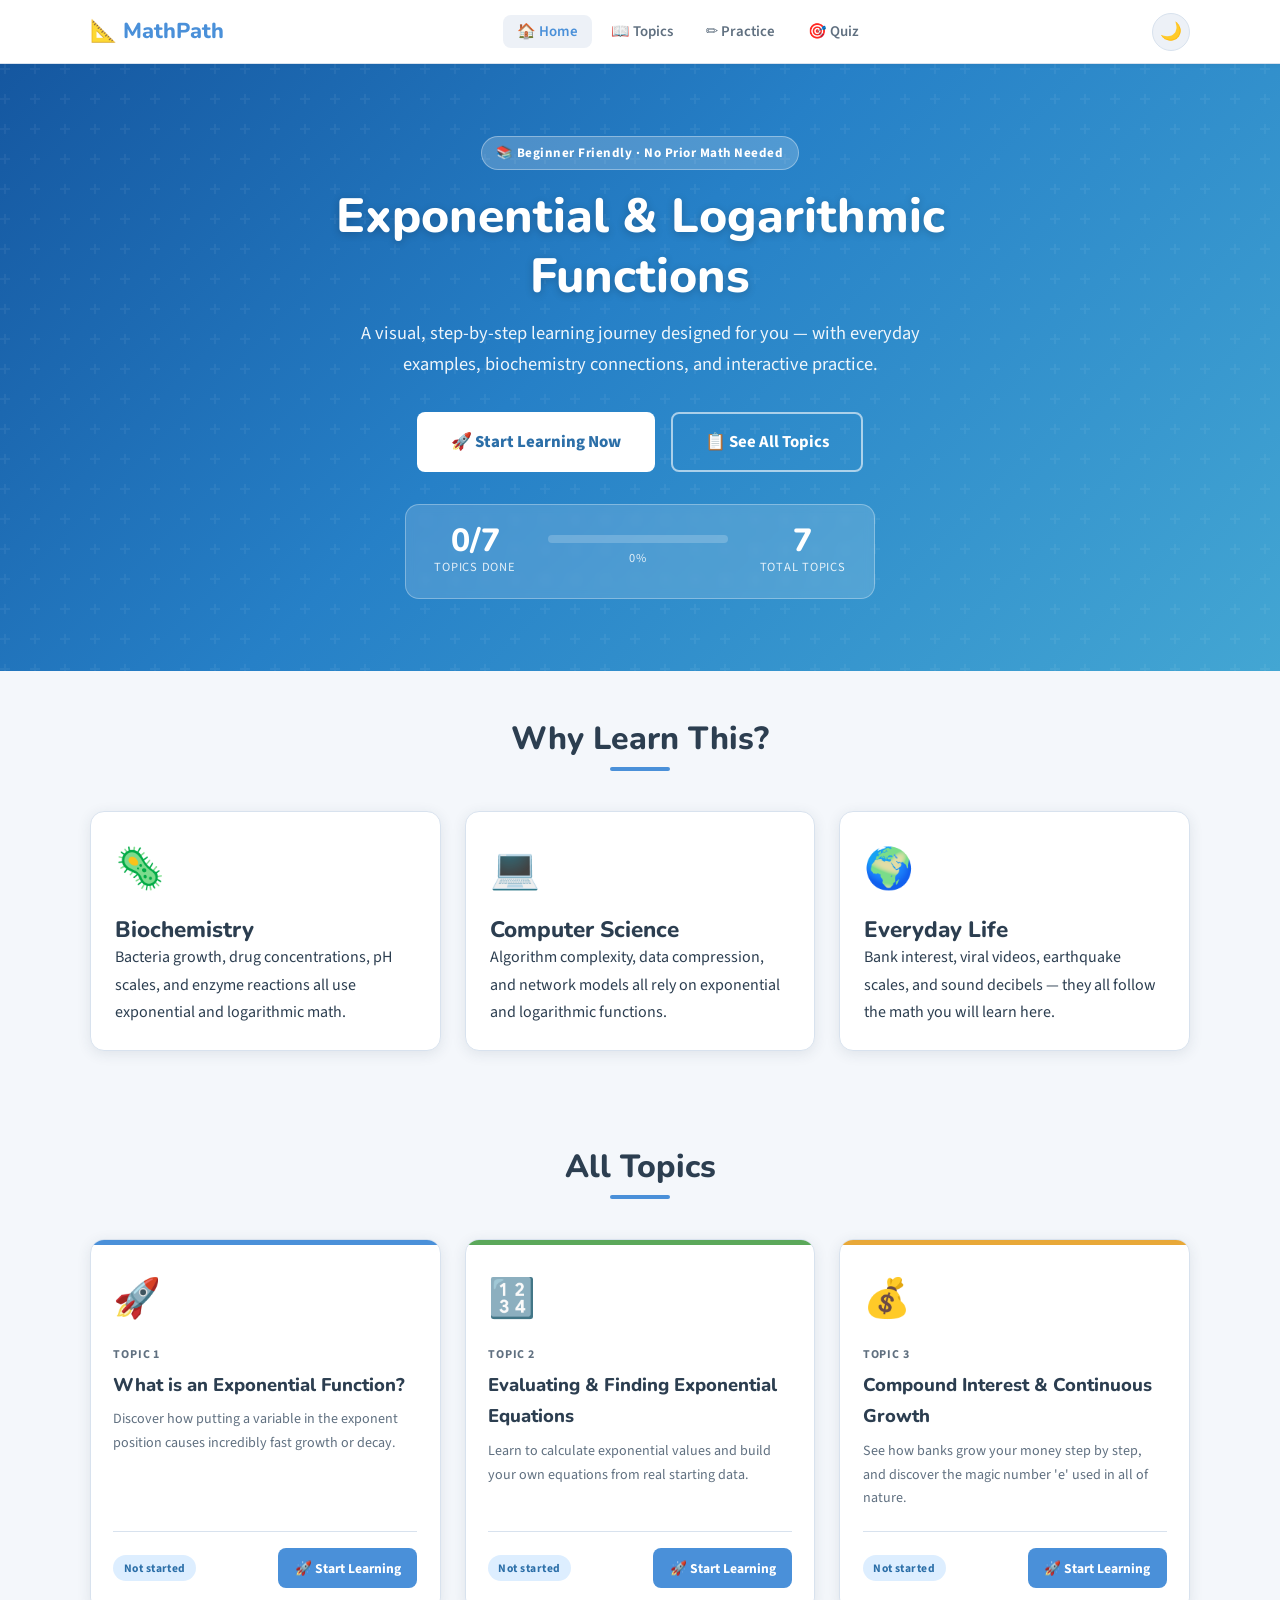
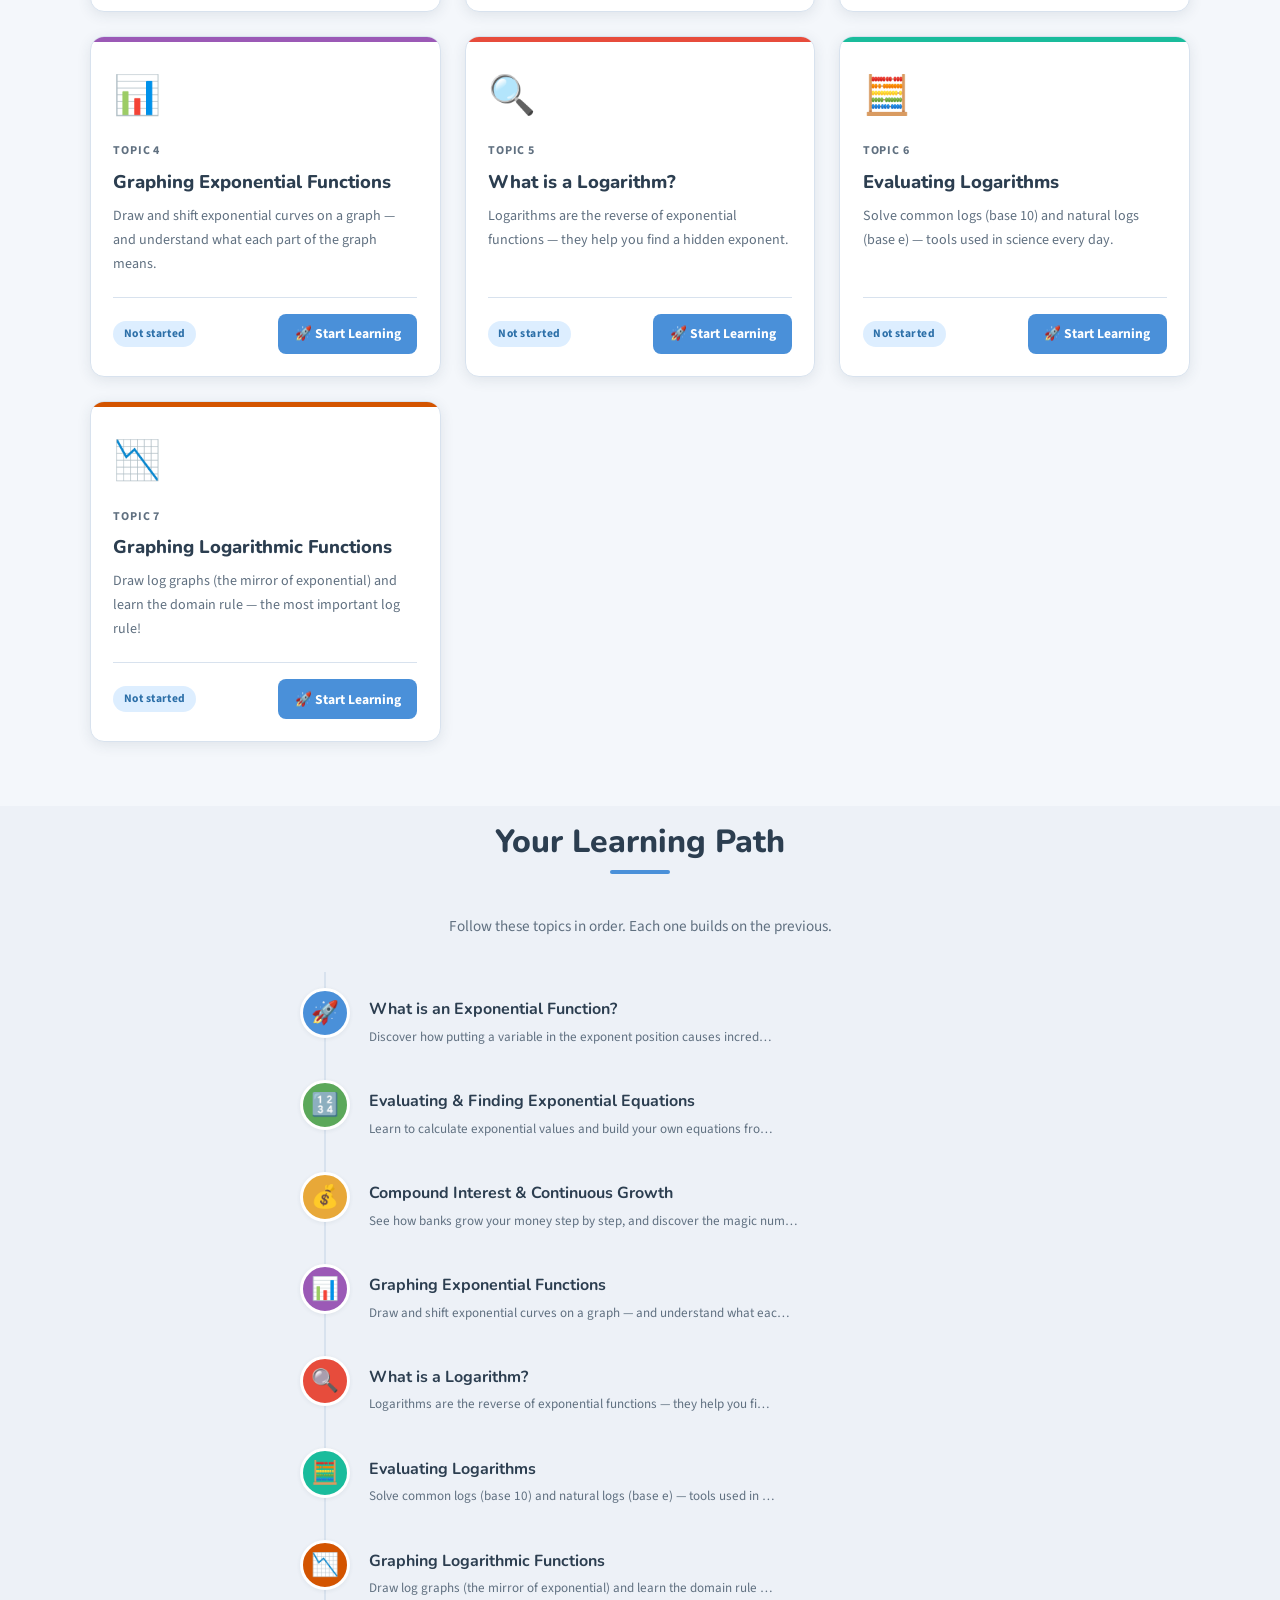
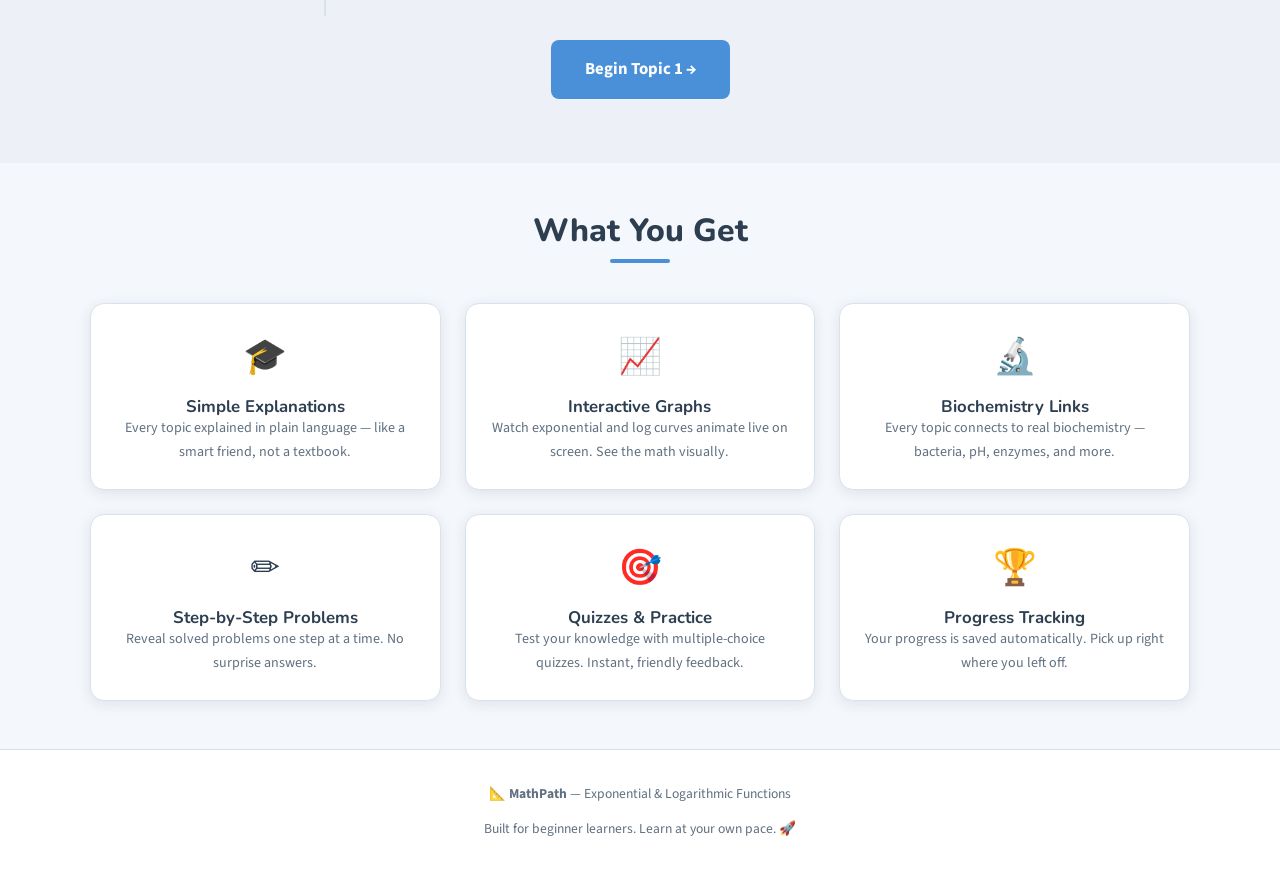
==== index.html @ d8729b3b "Initial commit: MathPath interactive learning site" ====
<!DOCTYPE html>
<html lang="en" data-theme="light">
<head>
  <meta charset="UTF-8">
  <meta name="viewport" content="width=device-width, initial-scale=1.0">
  <meta name="description" content="Learn Exponential and Logarithmic Functions step by step — with real-life and biochemistry examples. A beginner-friendly interactive math course.">
  <title>MathPath – Exponential & Logarithmic Functions</title>
  <link rel="preconnect" href="https://fonts.googleapis.com">
  <link rel="preconnect" href="https://fonts.gstatic.com" crossorigin>
  <link href="https://fonts.googleapis.com/css2?family=Nunito:wght@400;600;700;800&family=Source+Sans+Pro:wght@400;600&display=swap" rel="stylesheet">
  <link rel="stylesheet" href="css/styles.css">
</head>
<body>

  <!-- ── Header ──────────────────────────────────────────────────────────── -->
  <header class="header" role="banner">
    <nav class="nav" aria-label="Main navigation">
      <a class="nav-brand" href="index.html" aria-label="MathPath home">
        📐 MathPath
      </a>
      <ul class="nav-links" role="list">
        <li><a href="index.html" class="active">🏠 Home</a></li>
        <li><a href="topic.html?id=1">📖 Topics</a></li>
        <li><a href="practice.html?id=1">✏️ Practice</a></li>
        <li><a href="quiz.html?id=1">🎯 Quiz</a></li>
      </ul>
      <div class="nav-actions">
        <button class="btn-icon" id="darkModeToggle" title="Toggle dark / light mode" aria-label="Toggle dark mode">🌙</button>
      </div>
    </nav>
  </header>

  <main id="main-content">

    <!-- ── Hero ─────────────────────────────────────────────────────────── -->
    <section class="hero" aria-labelledby="heroHeading">
      <div class="hero-content container">
        <span class="hero-badge">📚 Beginner Friendly · No Prior Math Needed</span>
        <h1 id="heroHeading">Exponential &amp; Logarithmic<br>Functions</h1>
        <p>A visual, step-by-step learning journey designed for you — with everyday examples,
           biochemistry connections, and interactive practice.</p>
        <div class="hero-actions">
          <a href="topic.html?id=1" class="btn btn-lg" style="background:#fff;color:var(--primary-dark);font-weight:800">
            🚀 Start Learning Now
          </a>
          <a href="#topics" class="btn btn-lg btn-secondary" style="border-color:rgba(255,255,255,0.6);color:#fff">
            📋 See All Topics
          </a>
        </div>

        <!-- Progress overview (filled by JS) -->
        <div class="progress-overview" role="region" aria-label="Your progress">
          <div class="progress-stat">
            <div class="progress-stat-number" id="progressNum">0/7</div>
            <div class="progress-stat-label">Topics Done</div>
          </div>
          <div class="progress-stat">
            <div>
              <div class="progress-bar-wrap" role="progressbar" aria-valuemin="0" aria-valuemax="100" aria-valuenow="0">
                <div class="progress-bar-fill" id="progressBarFill" style="width:0%"></div>
              </div>
              <div class="progress-stat-label" style="margin-top:.3rem" id="progressPct">0% complete</div>
            </div>
          </div>
          <div class="progress-stat">
            <div class="progress-stat-number">7</div>
            <div class="progress-stat-label">Total Topics</div>
          </div>
        </div>
      </div>
    </section>

    <!-- ── Why This Course ─────────────────────────────────────────────── -->
    <section class="section" aria-labelledby="whyHeading">
      <div class="container">
        <h2 class="section-title" id="whyHeading">Why Learn This?</h2>
        <div class="grid-3">
          <div class="card animate-fadeInUp delay-1">
            <div style="font-size:2.5rem;margin-bottom:.75rem">🦠</div>
            <h3>Biochemistry</h3>
            <p>Bacteria growth, drug concentrations, pH scales, and enzyme reactions all use exponential and logarithmic math.</p>
          </div>
          <div class="card animate-fadeInUp delay-2">
            <div style="font-size:2.5rem;margin-bottom:.75rem">💻</div>
            <h3>Computer Science</h3>
            <p>Algorithm complexity, data compression, and network models all rely on exponential and logarithmic functions.</p>
          </div>
          <div class="card animate-fadeInUp delay-3">
            <div style="font-size:2.5rem;margin-bottom:.75rem">🌍</div>
            <h3>Everyday Life</h3>
            <p>Bank interest, viral videos, earthquake scales, and sound decibels — they all follow the math you will learn here.</p>
          </div>
        </div>
      </div>
    </section>

    <!-- ── Topics Grid ─────────────────────────────────────────────────── -->
    <section class="topics-section" id="topics" aria-labelledby="topicsHeading">
      <div class="container">
        <h2 class="section-title" id="topicsHeading">All Topics</h2>
        <div class="topics-grid" id="topicsGrid" role="list">
          <!-- Rendered by contentLoader.js -->
          <div class="loading-spinner">
            <div class="spinner" role="status" aria-label="Loading"></div>
            Loading topics…
          </div>
        </div>
      </div>
    </section>

    <!-- ── Learning Path ──────────────────────────────────────────────── -->
    <section class="section learning-path" aria-labelledby="pathHeading" style="background:var(--surface-2)">
      <div class="container container--narrow">
        <h2 class="section-title" id="pathHeading">Your Learning Path</h2>
        <p class="text-center" style="color:var(--text-muted);margin-bottom:2rem;font-size:.95rem">
          Follow these topics in order. Each one builds on the previous.
        </p>
        <div class="learning-path-steps" id="learningPathSteps" role="list">
          <!-- Rendered by contentLoader.js -->
        </div>
        <div class="text-center mt-3">
          <a href="topic.html?id=1" class="btn btn-primary btn-lg">Begin Topic 1 →</a>
        </div>
      </div>
    </section>

    <!-- ── Quick Feature Overview ────────────────────────────────────── -->
    <section class="section" aria-labelledby="featuresHeading">
      <div class="container">
        <h2 class="section-title" id="featuresHeading">What You Get</h2>
        <div class="grid-3">
          <div class="card text-center">
            <div style="font-size:2.2rem;margin-bottom:.5rem">🎓</div>
            <h4>Simple Explanations</h4>
            <p style="font-size:.88rem;color:var(--text-muted)">Every topic explained in plain language — like a smart friend, not a textbook.</p>
          </div>
          <div class="card text-center">
            <div style="font-size:2.2rem;margin-bottom:.5rem">📈</div>
            <h4>Interactive Graphs</h4>
            <p style="font-size:.88rem;color:var(--text-muted)">Watch exponential and log curves animate live on screen. See the math visually.</p>
          </div>
          <div class="card text-center">
            <div style="font-size:2.2rem;margin-bottom:.5rem">🔬</div>
            <h4>Biochemistry Links</h4>
            <p style="font-size:.88rem;color:var(--text-muted)">Every topic connects to real biochemistry — bacteria, pH, enzymes, and more.</p>
          </div>
          <div class="card text-center">
            <div style="font-size:2.2rem;margin-bottom:.5rem">✏️</div>
            <h4>Step-by-Step Problems</h4>
            <p style="font-size:.88rem;color:var(--text-muted)">Reveal solved problems one step at a time. No surprise answers.</p>
          </div>
          <div class="card text-center">
            <div style="font-size:2.2rem;margin-bottom:.5rem">🎯</div>
            <h4>Quizzes & Practice</h4>
            <p style="font-size:.88rem;color:var(--text-muted)">Test your knowledge with multiple-choice quizzes. Instant, friendly feedback.</p>
          </div>
          <div class="card text-center">
            <div style="font-size:2.2rem;margin-bottom:.5rem">🏆</div>
            <h4>Progress Tracking</h4>
            <p style="font-size:.88rem;color:var(--text-muted)">Your progress is saved automatically. Pick up right where you left off.</p>
          </div>
        </div>
      </div>
    </section>

  </main>

  <!-- ── Footer ──────────────────────────────────────────────────────────── -->
  <footer class="footer" role="contentinfo">
    <div class="container">
      <p>📐 <strong>MathPath</strong> — Exponential &amp; Logarithmic Functions</p>
      <p style="margin-top:.35rem">Built for beginner learners. Learn at your own pace. 🚀</p>
    </div>
  </footer>

  <!-- Scroll to top -->
  <button class="scroll-top" id="scrollTopBtn" title="Back to top" aria-label="Scroll to top">↑</button>

  <!-- Toast container -->
  <div class="toast-container" id="toastContainer" aria-live="polite"></div>

  <!-- Scripts (navigation first, then loader, then page init) -->
  <script src="js/navigation.js"></script>
  <script src="js/contentLoader.js"></script>
  <script src="js/interactions.js"></script>
  <script>
    document.addEventListener('DOMContentLoaded', async () => {
      try {
        await window.MathPath.renderHomepage();
        window.MathPath.initScrollAnimations();
        window.MathPath.initCardKeyboard();
      } catch (e) {
        console.error('Homepage init error:', e);
      }
    });
  </script>
</body>
</html>
---- css/styles.css ----
/* =====================================================
   MathPath – Exponential & Logarithmic Functions
   Main Stylesheet
   ===================================================== */

/* ---------- CSS Custom Properties (Variables) ---------- */
:root {
  --primary:        #4A90D9;
  --primary-light:  #7FB3E8;
  --primary-dark:   #2C6FA8;
  --secondary:      #5BA85A;
  --accent:         #E8A838;
  --error:          #E74C3C;
  --warn:           #F39C12;
  --success:        #27AE60;

  --bg:        #F4F7FB;
  --surface:   #FFFFFF;
  --surface-2: #EDF1F7;
  --text:      #2C3E50;
  --text-muted:#607080;
  --border:    #D8E2EE;

  --shadow-sm: 0 1px 4px rgba(44,62,80,0.08);
  --shadow:    0 3px 14px rgba(44,62,80,0.10);
  --shadow-md: 0 6px 28px rgba(44,62,80,0.14);
  --shadow-lg: 0 12px 48px rgba(44,62,80,0.18);

  --radius:    14px;
  --radius-sm: 8px;
  --radius-lg: 20px;

  --font-heading: 'Nunito', 'Segoe UI', system-ui, sans-serif;
  --font-body:    'Source Sans Pro', 'Segoe UI', system-ui, sans-serif;
  --font-math:    'Courier New', 'Consolas', monospace;

  --transition: all 0.25s cubic-bezier(0.4, 0, 0.2, 1);
  --header-h: 64px;
}

/* ---------- Dark Mode Variables ---------- */
[data-theme="dark"] {
  --primary:        #5B9FE0;
  --primary-light:  #85BFED;
  --primary-dark:   #4A90D9;
  --secondary:      #6CC46B;
  --accent:         #F0B84A;

  --bg:        #1A1D24;
  --surface:   #252A35;
  --surface-2: #2E3445;
  --text:      #E4EAF2;
  --text-muted:#8FA5BC;
  --border:    #374258;

  --shadow-sm: 0 1px 4px rgba(0,0,0,0.3);
  --shadow:    0 3px 14px rgba(0,0,0,0.35);
  --shadow-md: 0 6px 28px rgba(0,0,0,0.45);
  --shadow-lg: 0 12px 48px rgba(0,0,0,0.55);
}

/* ---------- Reset ---------- */
*, *::before, *::after { box-sizing: border-box; margin: 0; padding: 0; }
html { scroll-behavior: smooth; font-size: 16px; }
body {
  font-family: var(--font-body);
  background: var(--bg);
  color: var(--text);
  line-height: 1.7;
  transition: background 0.3s, color 0.3s;
  min-height: 100vh;
}
img { max-width: 100%; display: block; }
a  { color: var(--primary); text-decoration: none; }
a:hover { text-decoration: underline; }
ul, ol { padding-left: 1.4em; }
button { cursor: pointer; font-family: inherit; border: none; }
input, textarea { font-family: inherit; }

/* ---------- Typography ---------- */
h1, h2, h3, h4 {
  font-family: var(--font-heading);
  font-weight: 800;
  line-height: 1.25;
  color: var(--text);
}
h1 { font-size: clamp(1.9rem, 4vw, 3rem); }
h2 { font-size: clamp(1.4rem, 3vw, 2rem); }
h3 { font-size: clamp(1.15rem, 2.5vw, 1.4rem); }
h4 { font-size: 1.05rem; font-weight: 700; }
p  { margin-bottom: 0.9em; }
p:last-child { margin-bottom: 0; }

.math-formula {
  font-family: var(--font-math);
  background: var(--surface-2);
  border: 1.5px solid var(--primary-light);
  border-left: 4px solid var(--primary);
  padding: 0.5em 1em;
  border-radius: var(--radius-sm);
  font-size: 1.05rem;
  color: var(--primary-dark);
  display: block;
  margin: 0.75em 0;
  overflow-x: auto;
  white-space: pre-wrap;
}
[data-theme="dark"] .math-formula {
  color: var(--primary-light);
  background: #1e2738;
  border-color: #3a5580;
}
.math-inline {
  font-family: var(--font-math);
  background: var(--surface-2);
  padding: 0.1em 0.45em;
  border-radius: 4px;
  font-size: 0.93em;
  color: var(--primary-dark);
  white-space: nowrap;
}
[data-theme="dark"] .math-inline { color: var(--primary-light); }

/* ---------- Layout Utilities ---------- */
.container {
  max-width: 1140px;
  margin: 0 auto;
  padding: 0 1.25rem;
}
.container--narrow { max-width: 760px; }
.section { padding: 3rem 0; }
.section-title {
  text-align: center;
  margin-bottom: 2.5rem;
  position: relative;
}
.section-title::after {
  content: '';
  display: block;
  width: 60px;
  height: 4px;
  background: var(--primary);
  border-radius: 2px;
  margin: 0.5rem auto 0;
}
.grid-2 { display: grid; grid-template-columns: repeat(2, 1fr); gap: 1.5rem; }
.grid-3 { display: grid; grid-template-columns: repeat(3, 1fr); gap: 1.5rem; }
.flex     { display: flex; }
.flex-wrap { flex-wrap: wrap; }
.align-center { align-items: center; }
.justify-between { justify-content: space-between; }
.gap-1 { gap: 0.5rem; }
.gap-2 { gap: 1rem; }
.text-center { text-align: center; }
.mt-1  { margin-top: 0.5rem; }
.mt-2  { margin-top: 1rem; }
.mt-3  { margin-top: 1.5rem; }
.mb-2  { margin-bottom: 1rem; }
.hidden { display: none !important; }

/* ---------- Header & Navigation ---------- */
.header {
  position: sticky;
  top: 0;
  z-index: 100;
  background: var(--surface);
  border-bottom: 1px solid var(--border);
  box-shadow: var(--shadow-sm);
  height: var(--header-h);
}
.nav {
  display: flex;
  align-items: center;
  justify-content: space-between;
  height: 100%;
  padding: 0 1.25rem;
  max-width: 1140px;
  margin: 0 auto;
}
.nav-brand {
  font-family: var(--font-heading);
  font-weight: 800;
  font-size: 1.35rem;
  color: var(--primary);
  display: flex;
  align-items: center;
  gap: 0.4rem;
  text-decoration: none;
}
.nav-brand:hover { text-decoration: none; color: var(--primary-dark); }
.nav-links {
  display: flex;
  align-items: center;
  gap: 0.25rem;
  list-style: none;
  padding: 0;
}
.nav-links a {
  padding: 0.4rem 0.9rem;
  border-radius: var(--radius-sm);
  font-weight: 600;
  color: var(--text-muted);
  transition: var(--transition);
  font-size: 0.93rem;
}
.nav-links a:hover, .nav-links a.active {
  color: var(--primary);
  background: var(--surface-2);
  text-decoration: none;
}
.nav-actions {
  display: flex;
  align-items: center;
  gap: 0.5rem;
}
.btn-icon {
  width: 38px;
  height: 38px;
  display: flex;
  align-items: center;
  justify-content: center;
  border-radius: 50%;
  background: var(--surface-2);
  border: 1px solid var(--border);
  font-size: 1.1rem;
  transition: var(--transition);
  color: var(--text);
}
.btn-icon:hover {
  background: var(--primary);
  color: #fff;
  border-color: var(--primary);
  transform: scale(1.08);
}
.back-btn {
  display: inline-flex;
  align-items: center;
  gap: 0.4rem;
  font-size: 0.9rem;
  font-weight: 600;
  color: var(--text-muted);
  background: transparent;
  padding: 0.35rem 0.75rem;
  border-radius: var(--radius-sm);
  border: 1px solid var(--border);
  transition: var(--transition);
}
.back-btn:hover {
  color: var(--primary);
  border-color: var(--primary);
  background: var(--surface-2);
  text-decoration: none;
}

/* ---------- Buttons ---------- */
.btn {
  display: inline-flex;
  align-items: center;
  gap: 0.4rem;
  padding: 0.65rem 1.4rem;
  border-radius: var(--radius-sm);
  font-weight: 700;
  font-size: 0.95rem;
  transition: var(--transition);
  border: 2px solid transparent;
  white-space: nowrap;
  cursor: pointer;
}
.btn-primary {
  background: var(--primary);
  color: #fff;
}
.btn-primary:hover {
  background: var(--primary-dark);
  transform: translateY(-2px);
  box-shadow: var(--shadow);
  text-decoration: none;
  color: #fff;
}
.btn-secondary {
  background: transparent;
  color: var(--primary);
  border-color: var(--primary);
}
.btn-secondary:hover {
  background: var(--primary);
  color: #fff;
  text-decoration: none;
  transform: translateY(-2px);
}
.btn-success {
  background: var(--success);
  color: #fff;
}
.btn-success:hover { background: #1e9455; transform: translateY(-2px); text-decoration: none; color:#fff; }
.btn-accent {
  background: var(--accent);
  color: #fff;
}
.btn-accent:hover { background: #d4902a; transform: translateY(-2px); text-decoration: none; color:#fff; }
.btn-sm { padding: 0.4rem 0.9rem; font-size: 0.85rem; }
.btn-lg { padding: 0.85rem 2rem; font-size: 1.05rem; }
.btn-block { width: 100%; justify-content: center; }

/* ---------- Card Component ---------- */
.card {
  background: var(--surface);
  border-radius: var(--radius);
  box-shadow: var(--shadow);
  padding: 1.5rem;
  transition: var(--transition);
  border: 1px solid var(--border);
}
.card:hover { box-shadow: var(--shadow-md); }
.card-header {
  display: flex;
  align-items: flex-start;
  gap: 1rem;
  margin-bottom: 1rem;
}
.card-icon {
  font-size: 2.2rem;
  line-height: 1;
  flex-shrink: 0;
}
.card-title {
  font-family: var(--font-heading);
  font-weight: 800;
  font-size: 1.1rem;
  margin-bottom: 0.2rem;
}
.card-summary { color: var(--text-muted); font-size: 0.9rem; }

/* ---------- Hero Section ---------- */
.hero {
  background: linear-gradient(135deg, #1557a0 0%, #2680c7 45%, #43a6d3 100%);
  color: #fff;
  padding: 4.5rem 1.25rem;
  text-align: center;
  position: relative;
  overflow: hidden;
}
.hero::before {
  content: '';
  position: absolute;
  inset: 0;
  background: url("data:image/svg+xml,%3Csvg width='60' height='60' viewBox='0 0 60 60' xmlns='http://www.w3.org/2000/svg'%3E%3Cg fill='none' fill-rule='evenodd'%3E%3Cg fill='%23ffffff' fill-opacity='0.05'%3E%3Cpath d='M36 34v-4h-2v4h-4v2h4v4h2v-4h4v-2h-4zm0-30V0h-2v4h-4v2h4v4h2V6h4V4h-4zM6 34v-4H4v4H0v2h4v4h2v-4h4v-2H6zM6 4V0H4v4H0v2h4v4h2V6h4V4H6z'/%3E%3C/g%3E%3C/g%3E%3C/svg%3E");
  pointer-events: none;
}
.hero-content { position: relative; z-index: 1; }
.hero h1 { color: #fff; margin-bottom: 0.75rem; text-shadow: 0 2px 8px rgba(0,0,0,0.2); }
.hero p { font-size: 1.15rem; opacity: 0.92; max-width: 600px; margin: 0 auto 2rem; }
.hero-badge {
  display: inline-block;
  background: rgba(255,255,255,0.2);
  border: 1px solid rgba(255,255,255,0.35);
  color: #fff;
  padding: 0.3rem 0.9rem;
  border-radius: 20px;
  font-size: 0.82rem;
  font-weight: 700;
  letter-spacing: 0.04em;
  margin-bottom: 1rem;
}
.hero-actions { display: flex; gap: 1rem; justify-content: center; flex-wrap: wrap; }

/* ---------- Progress Overview ---------- */
.progress-overview {
  background: rgba(255,255,255,0.15);
  border: 1px solid rgba(255,255,255,0.3);
  border-radius: var(--radius);
  padding: 1.25rem 1.75rem;
  display: inline-flex;
  gap: 2rem;
  margin-top: 2rem;
  align-items: center;
  backdrop-filter: blur(4px);
  flex-wrap: wrap;
  justify-content: center;
}
.progress-stat { text-align: center; color: #fff; }
.progress-stat-number {
  font-family: var(--font-heading);
  font-size: 2rem;
  font-weight: 800;
  line-height: 1;
}
.progress-stat-label { font-size: 0.78rem; opacity: 0.85; text-transform: uppercase; letter-spacing: 0.06em; }
.progress-bar-wrap {
  background: rgba(255,255,255,0.2);
  border-radius: 99px;
  height: 8px;
  width: 180px;
  overflow: hidden;
}
.progress-bar-fill {
  height: 100%;
  background: #fff;
  border-radius: 99px;
  transition: width 0.6s ease;
}

/* ---------- Topic Cards Grid ---------- */
.topics-section { padding: 3rem 0 4rem; }
.topics-grid {
  display: grid;
  grid-template-columns: repeat(auto-fill, minmax(300px, 1fr));
  gap: 1.5rem;
}
.topic-card {
  background: var(--surface);
  border-radius: var(--radius);
  box-shadow: var(--shadow);
  overflow: hidden;
  border: 1px solid var(--border);
  transition: var(--transition);
  display: flex;
  flex-direction: column;
}
.topic-card:hover {
  transform: translateY(-5px);
  box-shadow: var(--shadow-md);
}
.topic-card-color-bar {
  height: 5px;
  width: 100%;
}
.topic-card-body { padding: 1.4rem; flex: 1; display: flex; flex-direction: column; }
.topic-card-icon {
  font-size: 2.4rem;
  margin-bottom: 0.75rem;
  display: block;
}
.topic-card-number {
  font-size: 0.75rem;
  font-weight: 700;
  text-transform: uppercase;
  letter-spacing: 0.07em;
  color: var(--text-muted);
  margin-bottom: 0.25rem;
}
.topic-card-title {
  font-family: var(--font-heading);
  font-size: 1.15rem;
  font-weight: 800;
  margin-bottom: 0.5rem;
}
.topic-card-summary { color: var(--text-muted); font-size: 0.88rem; flex: 1; margin-bottom: 1.25rem; }
.topic-card-footer {
  display: flex;
  align-items: center;
  justify-content: space-between;
  padding-top: 1rem;
  border-top: 1px solid var(--border);
}
.topic-completed-badge {
  display: inline-flex;
  align-items: center;
  gap: 0.3rem;
  font-size: 0.78rem;
  font-weight: 700;
  color: var(--success);
  background: #eafaf1;
  padding: 0.2rem 0.6rem;
  border-radius: 99px;
}
[data-theme="dark"] .topic-completed-badge { background: #1a3d2b; }

/* ---------- Learning Path Section ---------- */
.learning-path { padding: 1rem 0 4rem; }
.learning-path-steps {
  display: flex;
  flex-direction: column;
  gap: 0;
  position: relative;
  max-width: 680px;
  margin: 0 auto;
}
.learning-path-steps::before {
  content: '';
  position: absolute;
  left: 24px;
  top: 0;
  bottom: 0;
  width: 2px;
  background: var(--border);
}
.path-step {
  display: flex;
  align-items: flex-start;
  gap: 1.2rem;
  padding: 1rem 0 1rem 0;
  position: relative;
}
.path-step-dot {
  width: 50px;
  height: 50px;
  border-radius: 50%;
  display: flex;
  align-items: center;
  justify-content: center;
  font-size: 1.4rem;
  flex-shrink: 0;
  position: relative;
  z-index: 1;
  border: 3px solid var(--surface);
  box-shadow: var(--shadow-sm);
}
.path-step-content { flex: 1; padding-top: 0.5rem; }
.path-step-title {
  font-family: var(--font-heading);
  font-weight: 700;
  font-size: 1rem;
  margin-bottom: 0.15rem;
}
.path-step-meta { font-size: 0.82rem; color: var(--text-muted); }

/* ---------- Topic Learning Page ---------- */
.topic-header {
  background: var(--surface);
  border-bottom: 1px solid var(--border);
  padding: 1.75rem 0;
}
.topic-header-inner {
  display: flex;
  align-items: center;
  gap: 1.4rem;
  flex-wrap: wrap;
}
.topic-header-icon {
  font-size: 3rem;
  line-height: 1;
  flex-shrink: 0;
}
.topic-header-info { flex: 1; }
.topic-header-number { font-size: 0.8rem; font-weight: 700; text-transform: uppercase; letter-spacing: 0.07em; color: var(--text-muted); }
.topic-header-title { font-size: clamp(1.4rem, 3vw, 1.9rem); margin-bottom: 0.2rem; }
.topic-header-summary { color: var(--text-muted); font-size: 0.95rem; }
.topic-nav-btns { display: flex; gap: 0.75rem; flex-wrap: wrap; align-items: center; }

/* ---------- Topic Progress Steps ---------- */
.topic-progress {
  background: var(--surface);
  border-bottom: 1px solid var(--border);
  padding: 0.75rem 0;
  overflow-x: auto;
}
.topic-progress-inner {
  display: flex;
  gap: 0.35rem;
  min-width: max-content;
  padding: 0 1.25rem;
}
.topic-step-pill {
  padding: 0.3rem 0.85rem;
  border-radius: 99px;
  font-size: 0.78rem;
  font-weight: 600;
  background: var(--surface-2);
  color: var(--text-muted);
  border: 1px solid var(--border);
  cursor: pointer;
  transition: var(--transition);
  white-space: nowrap;
}
.topic-step-pill.active {
  background: var(--primary);
  color: #fff;
  border-color: var(--primary);
}
.topic-step-pill.done { background: var(--success); color: #fff; border-color: var(--success); }

/* ---------- Content Body ---------- */
.topic-content { padding: 2rem 0 4rem; }
.topic-layout {
  display: grid;
  grid-template-columns: 1fr 320px;
  gap: 2rem;
  align-items: start;
}
.topic-main { min-width: 0; }
.topic-sidebar { position: sticky; top: calc(var(--header-h) + 80px); }

/* ---------- Formula Card ---------- */
.formula-card {
  background: linear-gradient(135deg, var(--primary) 0%, var(--primary-dark) 100%);
  color: #fff;
  border-radius: var(--radius);
  padding: 1.25rem 1.5rem;
  margin-bottom: 1.5rem;
  box-shadow: var(--shadow);
}
.formula-card-label {
  font-size: 0.75rem;
  font-weight: 700;
  text-transform: uppercase;
  letter-spacing: 0.08em;
  opacity: 0.8;
  margin-bottom: 0.4rem;
}
.formula-card-text {
  font-family: var(--font-math);
  font-size: 1.1rem;
  font-weight: 700;
  white-space: pre-wrap;
  overflow-x: auto;
}

/* ---------- Key Idea Callout ---------- */
.key-idea {
  background: linear-gradient(135deg, #eef6ff, #e0ecf8);
  border: 2px solid var(--primary-light);
  border-left: 5px solid var(--primary);
  border-radius: var(--radius-sm);
  padding: 1.1rem 1.4rem;
  font-size: 1.05rem;
  font-weight: 600;
  color: var(--primary-dark);
  margin: 0.75rem 0 1.5rem;
  line-height: 1.5;
}
[data-theme="dark"] .key-idea {
  background: #1e2f45;
  border-color: #3a6088;
  color: var(--primary-light);
}

/* ---------- Accordion ---------- */
.accordion { display: flex; flex-direction: column; gap: 0.75rem; }
.accordion-item {
  background: var(--surface);
  border: 1px solid var(--border);
  border-radius: var(--radius-sm);
  overflow: hidden;
  transition: var(--transition);
  box-shadow: var(--shadow-sm);
}
.accordion-item.open { box-shadow: var(--shadow); }
.accordion-btn {
  width: 100%;
  display: flex;
  align-items: center;
  justify-content: space-between;
  padding: 1rem 1.25rem;
  text-align: left;
  background: transparent;
  border: none;
  cursor: pointer;
  transition: var(--transition);
  color: var(--text);
}
.accordion-btn:hover { background: var(--surface-2); }
.accordion-btn-left {
  display: flex;
  align-items: center;
  gap: 0.75rem;
}
.accordion-emoji {
  font-size: 1.3rem;
  flex-shrink: 0;
}
.accordion-title {
  font-family: var(--font-heading);
  font-weight: 700;
  font-size: 1rem;
}
.accordion-arrow {
  font-size: 0.8rem;
  transition: transform 0.25s;
  color: var(--text-muted);
  flex-shrink: 0;
}
.accordion-item.open .accordion-arrow { transform: rotate(180deg); }
.accordion-body {
  padding: 0 1.25rem;
  max-height: 0;
  overflow: hidden;
  transition: max-height 0.35s ease, padding 0.2s;
}
.accordion-body.open {
  padding: 0 1.25rem 1.25rem;
  max-height: 3000px;
}
.accordion-body-inner { padding-top: 0.5rem; border-top: 1px solid var(--border); margin-bottom: 0; }

/* ---------- Steps List ---------- */
.steps-list {
  list-style: none;
  padding: 0;
  margin: 0;
  display: flex;
  flex-direction: column;
  gap: 0.6rem;
}
.steps-list li {
  display: flex;
  align-items: flex-start;
  gap: 0.85rem;
  padding: 0.65rem 0.85rem;
  background: var(--surface-2);
  border-radius: var(--radius-sm);
  font-size: 0.93rem;
}
.step-num {
  background: var(--primary);
  color: #fff;
  font-size: 0.72rem;
  font-weight: 800;
  width: 22px;
  height: 22px;
  border-radius: 50%;
  display: flex;
  align-items: center;
  justify-content: center;
  flex-shrink: 0;
  margin-top: 1px;
}

/* ---------- Example / Table Cards ---------- */
.example-card {
  background: var(--surface-2);
  border-radius: var(--radius-sm);
  padding: 1.1rem 1.2rem;
  margin-top: 0.75rem;
}
.example-card-title {
  font-weight: 700;
  font-size: 0.88rem;
  text-transform: uppercase;
  letter-spacing: 0.05em;
  color: var(--text-muted);
  margin-bottom: 0.5rem;
}
.example-story { font-size: 0.93rem; margin-bottom: 0.85rem; line-height: 1.6; }
.example-table {
  width: 100%;
  border-collapse: collapse;
  font-size: 0.88rem;
}
.example-table th, .example-table td {
  padding: 0.42rem 0.75rem;
  border: 1px solid var(--border);
  text-align: left;
}
.example-table th {
  background: var(--primary);
  color: #fff;
  font-weight: 700;
}
.example-table tr:nth-child(even) td { background: var(--surface); }

/* ---------- Solved Problem Steps ---------- */
.solved-problem {
  background: var(--surface-2);
  border-radius: var(--radius-sm);
  padding: 1.25rem;
}
.solved-question {
  font-weight: 700;
  font-size: 1.02rem;
  margin-bottom: 1rem;
  color: var(--text);
}
.solved-steps { display: flex; flex-direction: column; gap: 0.65rem; }
.solved-step {
  display: flex;
  align-items: flex-start;
  gap: 0.9rem;
  opacity: 0.35;
  transition: opacity 0.4s;
}
.solved-step.revealed { opacity: 1; }
.solved-step-num {
  background: var(--accent);
  color: #fff;
  font-size: 0.72rem;
  font-weight: 800;
  padding: 0.2rem 0.55rem;
  border-radius: 4px;
  flex-shrink: 0;
  margin-top: 2px;
  white-space: nowrap;
}
.solved-step-content { flex: 1; }
.solved-step-text { font-size: 0.92rem; color: var(--text-muted); margin-bottom: 0.2rem; }
.solved-step-math {
  font-family: var(--font-math);
  font-size: 1rem;
  color: var(--text);
  background: var(--surface);
  padding: 0.3rem 0.7rem;
  border-radius: 5px;
  display: inline-block;
  border: 1px solid var(--border);
}
.solved-answer {
  margin-top: 1rem;
  padding: 0.75rem 1rem;
  background: #eafaf1;
  border-left: 4px solid var(--success);
  border-radius: var(--radius-sm);
  font-weight: 700;
  color: var(--success);
  display: none;
}
[data-theme="dark"] .solved-answer { background: #1a3d2b; }
.solved-answer.show { display: block; }
.solved-controls { display: flex; gap: 0.75rem; flex-wrap: wrap; margin-top: 1rem; }

/* ---------- Tips & Mistakes ---------- */
.tips-grid { display: flex; flex-direction: column; gap: 0.65rem; }
.tip-item, .mistake-item {
  display: flex;
  align-items: flex-start;
  gap: 0.75rem;
  padding: 0.75rem 0.9rem;
  border-radius: var(--radius-sm);
  font-size: 0.92rem;
}
.tip-item {
  background: #eafaf1;
  border-left: 3px solid var(--success);
}
.mistake-item {
  background: #fdf3f3;
  border-left: 3px solid var(--error);
}
[data-theme="dark"] .tip-item { background: #1a3428; }
[data-theme="dark"] .mistake-item { background: #3a1e1e; }
.tip-icon { font-size: 1.1rem; flex-shrink: 0; margin-top: 1px; }

/* ---------- "Did You Know?" Card ---------- */
.did-you-know {
  background: linear-gradient(135deg, #fff8e8 0%, #fff3d0 100%);
  border: 1px solid #f0c060;
  border-left: 4px solid var(--accent);
  border-radius: var(--radius-sm);
  padding: 1rem 1.25rem;
  display: flex;
  gap: 0.85rem;
  align-items: flex-start;
  font-size: 0.91rem;
}
[data-theme="dark"] .did-you-know { background: #2a2010; border-color: #7a5a20; }
.did-you-know-icon { font-size: 1.5rem; flex-shrink: 0; }
.did-you-know-text { color: var(--text); }
.did-you-know-label {
  font-weight: 800;
  font-size: 0.75rem;
  text-transform: uppercase;
  letter-spacing: 0.07em;
  color: var(--accent);
  margin-bottom: 0.2rem;
}
[data-theme="dark"] .did-you-know-label { color: #f0b84a; }

/* ---------- Graph Canvas Container ---------- */
.graph-container {
  background: var(--surface-2);
  border-radius: var(--radius-sm);
  padding: 1rem;
  text-align: center;
}
.graph-title {
  font-size: 0.82rem;
  font-weight: 700;
  text-transform: uppercase;
  letter-spacing: 0.06em;
  color: var(--text-muted);
  margin-bottom: 0.75rem;
}
.graph-canvas {
  border-radius: var(--radius-sm);
  max-width: 100%;
  background: var(--surface);
  border: 1px solid var(--border);
}
.graph-legend {
  display: flex;
  gap: 1rem;
  justify-content: center;
  margin-top: 0.6rem;
  flex-wrap: wrap;
}
.legend-item {
  display: flex;
  align-items: center;
  gap: 0.35rem;
  font-size: 0.78rem;
  color: var(--text-muted);
}
.legend-dot {
  width: 10px;
  height: 10px;
  border-radius: 50%;
  flex-shrink: 0;
}
.graph-controls {
  display: flex;
  gap: 0.5rem;
  justify-content: center;
  margin-top: 0.75rem;
  flex-wrap: wrap;
}

/* ---------- Sidebar Widgets ---------- */
.quick-nav-card { margin-bottom: 1.25rem; }
.quick-nav-card h4 {
  font-size: 0.78rem;
  text-transform: uppercase;
  letter-spacing: 0.07em;
  color: var(--text-muted);
  margin-bottom: 0.75rem;
  font-weight: 700;
}
.quick-nav-list { list-style: none; padding: 0; display: flex; flex-direction: column; gap: 0.3rem; }
.quick-nav-list a {
  display: flex;
  align-items: center;
  gap: 0.6rem;
  padding: 0.5rem 0.75rem;
  border-radius: var(--radius-sm);
  font-size: 0.88rem;
  color: var(--text-muted);
  font-weight: 600;
  transition: var(--transition);
}
.quick-nav-list a:hover, .quick-nav-list a.current {
  color: var(--primary);
  background: var(--surface-2);
  text-decoration: none;
}
.quick-nav-dot { width: 8px; height: 8px; border-radius: 50%; background: var(--border); flex-shrink: 0; }
.quick-nav-list a.current .quick-nav-dot { background: var(--primary); }

/* ---------- Practice Page ---------- */
.practice-header {
  background: var(--surface);
  padding: 2rem 0;
  border-bottom: 1px solid var(--border);
}
.practice-question-card {
  background: var(--surface);
  border: 1px solid var(--border);
  border-radius: var(--radius);
  padding: 1.75rem;
  margin-bottom: 1.5rem;
  box-shadow: var(--shadow-sm);
}
.practice-q-number {
  font-size: 0.78rem;
  font-weight: 700;
  text-transform: uppercase;
  letter-spacing: 0.07em;
  color: var(--text-muted);
  margin-bottom: 0.6rem;
}
.practice-q-text {
  font-size: 1.08rem;
  font-weight: 600;
  color: var(--text);
  margin-bottom: 1.25rem;
  line-height: 1.5;
}
.practice-answer-input {
  width: 100%;
  padding: 0.75rem 1rem;
  border: 2px solid var(--border);
  border-radius: var(--radius-sm);
  background: var(--bg);
  color: var(--text);
  font-size: 1rem;
  transition: var(--transition);
  margin-bottom: 1rem;
  resize: vertical;
  min-height: 60px;
}
.practice-answer-input:focus {
  outline: none;
  border-color: var(--primary);
  box-shadow: 0 0 0 3px rgba(74,144,217,0.15);
}
.practice-controls { display: flex; gap: 0.75rem; flex-wrap: wrap; }
.hint-box {
  background: #fff8e8;
  border: 1px solid #f0c060;
  border-radius: var(--radius-sm);
  padding: 0.85rem 1rem;
  font-size: 0.9rem;
  display: none;
  margin-top: 0.75rem;
}
[data-theme="dark"] .hint-box { background: #2a2010; border-color: #7a5a20; }
.hint-box.show { display: block; }
.answer-steps {
  background: var(--surface-2);
  border-radius: var(--radius-sm);
  padding: 1rem;
  margin-top: 0.85rem;
  display: none;
}
.answer-steps.show { display: block; }
.answer-steps ol { padding-left: 1.4em; }
.answer-steps li { padding: 0.3rem 0; font-size: 0.9rem; }
.feedback-box {
  padding: 0.8rem 1.1rem;
  border-radius: var(--radius-sm);
  font-weight: 700;
  margin-top: 0.75rem;
  display: none;
}
.feedback-box.show { display: block; }
.feedback-box.correct { background: #eafaf1; color: var(--success); border: 1px solid #a3e4c0; }
.feedback-box.incorrect { background: #fdf3f3; color: var(--error); border: 1px solid #f5b8b8; }
[data-theme="dark"] .feedback-box.correct { background: #1a3428; }
[data-theme="dark"] .feedback-box.incorrect { background: #3a1e1e; }

/* ---------- Quiz Page ---------- */
.quiz-header {
  background: var(--surface);
  padding: 2rem 0;
  border-bottom: 1px solid var(--border);
}
.quiz-progress-bar {
  height: 6px;
  background: var(--border);
  border-radius: 99px;
  overflow: hidden;
  margin: 1rem 0 0.5rem;
}
.quiz-progress-fill {
  height: 100%;
  background: var(--primary);
  border-radius: 99px;
  transition: width 0.4s ease;
}
.quiz-q-counter { font-size: 0.85rem; color: var(--text-muted); font-weight: 600; }
.quiz-card {
  background: var(--surface);
  border: 1px solid var(--border);
  border-radius: var(--radius);
  padding: 2rem;
  margin: 2rem 0;
  box-shadow: var(--shadow-sm);
}
.quiz-question-text {
  font-size: 1.12rem;
  font-weight: 700;
  color: var(--text);
  margin-bottom: 1.5rem;
  line-height: 1.5;
}
.quiz-options { display: flex; flex-direction: column; gap: 0.65rem; }
.quiz-option {
  display: flex;
  align-items: flex-start;
  gap: 0.85rem;
  padding: 0.85rem 1.1rem;
  border: 2px solid var(--border);
  border-radius: var(--radius-sm);
  cursor: pointer;
  transition: var(--transition);
  background: var(--bg);
  text-align: left;
  color: var(--text);
  font-size: 0.95rem;
  font-weight: 500;
}
.quiz-option:hover:not(:disabled) {
  border-color: var(--primary);
  background: var(--surface-2);
}
.quiz-option.selected { border-color: var(--primary); background: #eef6ff; }
[data-theme="dark"] .quiz-option.selected { background: #1e2f45; }
.quiz-option.correct { border-color: var(--success); background: #eafaf1; color: var(--success); }
[data-theme="dark"] .quiz-option.correct { background: #1a3428; }
.quiz-option.wrong { border-color: var(--error); background: #fdf3f3; color: var(--error); }
[data-theme="dark"] .quiz-option.wrong   { background: #3a1e1e; }
.quiz-option:disabled { cursor: default; }
.quiz-option-letter {
  width: 28px;
  height: 28px;
  border-radius: 50%;
  background: var(--surface-2);
  display: flex;
  align-items: center;
  justify-content: center;
  font-size: 0.8rem;
  font-weight: 800;
  flex-shrink: 0;
  transition: var(--transition);
  border: 1px solid var(--border);
}
.quiz-option.selected .quiz-option-letter { background: var(--primary); color: #fff; border-color: var(--primary); }
.quiz-option.correct .quiz-option-letter  { background: var(--success); color: #fff; border-color: var(--success); }
.quiz-option.wrong   .quiz-option-letter  { background: var(--error);   color: #fff; border-color: var(--error);   }
.quiz-explanation {
  background: var(--surface-2);
  border-left: 4px solid var(--primary);
  padding: 0.85rem 1.1rem;
  border-radius: var(--radius-sm);
  font-size: 0.9rem;
  margin-top: 1.25rem;
  display: none;
}
.quiz-explanation.show { display: block; }
.quiz-controls {
  display: flex;
  justify-content: space-between;
  align-items: center;
  margin-top: 1.5rem;
  flex-wrap: wrap;
  gap: 0.75rem;
}
.quiz-score-card {
  background: var(--surface);
  border: 1px solid var(--border);
  border-radius: var(--radius-lg);
  padding: 3rem 2rem;
  text-align: center;
  box-shadow: var(--shadow-md);
  max-width: 480px;
  margin: 2rem auto;
}
.quiz-score-big {
  font-family: var(--font-heading);
  font-size: 4.5rem;
  font-weight: 800;
  color: var(--primary);
  line-height: 1;
}
.quiz-score-label { font-size: 0.88rem; color: var(--text-muted); margin-top: 0.3rem; }
.quiz-score-emoji { font-size: 3rem; margin: 1rem 0; }
.quiz-score-message { font-size: 1.05rem; font-weight: 600; margin-bottom: 1.5rem; }

/* ---------- Score Stars ---------- */
.stars { display: flex; gap: 0.3rem; justify-content: center; margin: 0.75rem 0; }
.star { font-size: 2rem; opacity: 0.3; transition: opacity 0.3s, transform 0.3s; }
.star.lit { opacity: 1; transform: scale(1.15); }

/* ---------- Error / Loading States ---------- */
.error-state {
  text-align: center;
  padding: 4rem 1.5rem;
  color: var(--text-muted);
}
.error-state h2 { color: var(--error); margin-bottom: 0.75rem; }
.loading-spinner {
  display: flex;
  align-items: center;
  justify-content: center;
  gap: 0.75rem;
  padding: 3rem 1.5rem;
  color: var(--text-muted);
  font-size: 1.1rem;
}
.spinner {
  width: 32px;
  height: 32px;
  border: 3px solid var(--border);
  border-top-color: var(--primary);
  border-radius: 50%;
  animation: spin 0.8s linear infinite;
}
@keyframes spin { to { transform: rotate(360deg); } }

/* ---------- Skeleton Loading ---------- */
.skeleton {
  background: linear-gradient(90deg, var(--surface-2) 25%, var(--border) 50%, var(--surface-2) 75%);
  background-size: 200% 100%;
  animation: skeleton-load 1.2s infinite;
  border-radius: var(--radius-sm);
  height: 1rem;
}
@keyframes skeleton-load {
  0%   { background-position: 200% 0; }
  100% { background-position: -200% 0; }
}

/* ---------- Toast Notifications ---------- */
.toast-container {
  position: fixed;
  bottom: 1.5rem;
  right: 1.5rem;
  z-index: 9999;
  display: flex;
  flex-direction: column;
  gap: 0.5rem;
  pointer-events: none;
}
.toast {
  background: var(--text);
  color: var(--surface);
  padding: 0.75rem 1.25rem;
  border-radius: var(--radius-sm);
  font-size: 0.88rem;
  font-weight: 600;
  box-shadow: var(--shadow-md);
  animation: toast-in 0.3s ease, toast-out 0.3s ease 2.7s forwards;
  pointer-events: auto;
  max-width: 320px;
}
.toast.success { background: var(--success); color: #fff; }
.toast.error   { background: var(--error);   color: #fff; }
@keyframes toast-in  { from { opacity:0; transform:translateY(16px); } to { opacity:1; transform:translateY(0); } }
@keyframes toast-out { from { opacity:1; } to { opacity:0; transform:translateY(16px); } }

/* ---------- Page Footer ---------- */
.footer {
  background: var(--surface);
  border-top: 1px solid var(--border);
  padding: 2rem 0;
  text-align: center;
  color: var(--text-muted);
  font-size: 0.85rem;
}
.footer a { color: var(--text-muted); }
.footer a:hover { color: var(--primary); }

/* ---------- Badges ---------- */
.badge {
  display: inline-flex;
  align-items: center;
  padding: 0.2rem 0.65rem;
  border-radius: 99px;
  font-size: 0.72rem;
  font-weight: 700;
  letter-spacing: 0.04em;
  white-space: nowrap;
}
.badge-primary  { background: #ddeeff; color: var(--primary-dark); }
.badge-success  { background: #ddf5e8; color: var(--success); }
.badge-accent   { background: #fef3dc; color: #b07800; }
[data-theme="dark"] .badge-primary { background: #1e2f45; color: var(--primary-light); }
[data-theme="dark"] .badge-success { background: #1a3428; color: #6CC46B; }
[data-theme="dark"] .badge-accent  { background: #2a2010; color: #f0b84a; }

/* ---------- Divider ---------- */
.divider { height: 1px; background: var(--border); margin: 1.5rem 0; }

/* ---------- Scroll to top button ---------- */
.scroll-top {
  position: fixed;
  bottom: 1.5rem;
  left: 1.5rem;
  width: 40px;
  height: 40px;
  border-radius: 50%;
  background: var(--primary);
  color: #fff;
  display: flex;
  align-items: center;
  justify-content: center;
  font-size: 1.1rem;
  box-shadow: var(--shadow);
  opacity: 0;
  pointer-events: none;
  transition: var(--transition);
  cursor: pointer;
  border: none;
  z-index: 50;
}
.scroll-top.visible { opacity: 1; pointer-events: auto; }
.scroll-top:hover { background: var(--primary-dark); transform: scale(1.1); }

/* ---------- Animations ---------- */
@keyframes fadeInUp {
  from { opacity: 0; transform: translateY(20px); }
  to   { opacity: 1; transform: translateY(0); }
}
@keyframes fadeIn {
  from { opacity: 0; }
  to   { opacity: 1; }
}
@keyframes slideDown {
  from { opacity: 0; transform: translateY(-10px); }
  to   { opacity: 1; transform: translateY(0); }
}
.animate-fadeInUp { animation: fadeInUp 0.5s ease both; }
.animate-fadeIn   { animation: fadeIn 0.4s ease both; }
.delay-1 { animation-delay: 0.1s; }
.delay-2 { animation-delay: 0.2s; }
.delay-3 { animation-delay: 0.3s; }

/* ---------- Responsive – Tablet & Mobile ---------- */
@media (max-width: 900px) {
  .topic-layout { grid-template-columns: 1fr; }
  .topic-sidebar { position: static; }
}
@media (max-width: 700px) {
  .grid-2, .grid-3 { grid-template-columns: 1fr; }
  .topics-grid { grid-template-columns: 1fr; }
  .hero { padding: 3rem 1.25rem; }
  .progress-overview { gap: 1.25rem; padding: 1rem 1.25rem; }
  .nav-links { display: none; }
  .quiz-card { padding: 1.25rem; }
  .accordion-btn { padding: 0.85rem 1rem; }
  .topic-header-icon { font-size: 2.2rem; }
  .quiz-score-big { font-size: 3.5rem; }
}
@media (max-width: 480px) {
  :root { font-size: 15px; }
  .hero-actions { flex-direction: column; align-items: center; }
  .hero-actions .btn { width: 100%; max-width: 280px; justify-content: center; }
  .solved-controls { flex-direction: column; }
}

/* ---------- Print Styles (optional) ---------- */
@media print {
  .header, .footer, .scroll-top, .btn { display: none !important; }
  body { background: #fff; color: #000; }
  .accordion-body { max-height: none !important; padding: 0.5rem 1rem 1rem !important; }
}
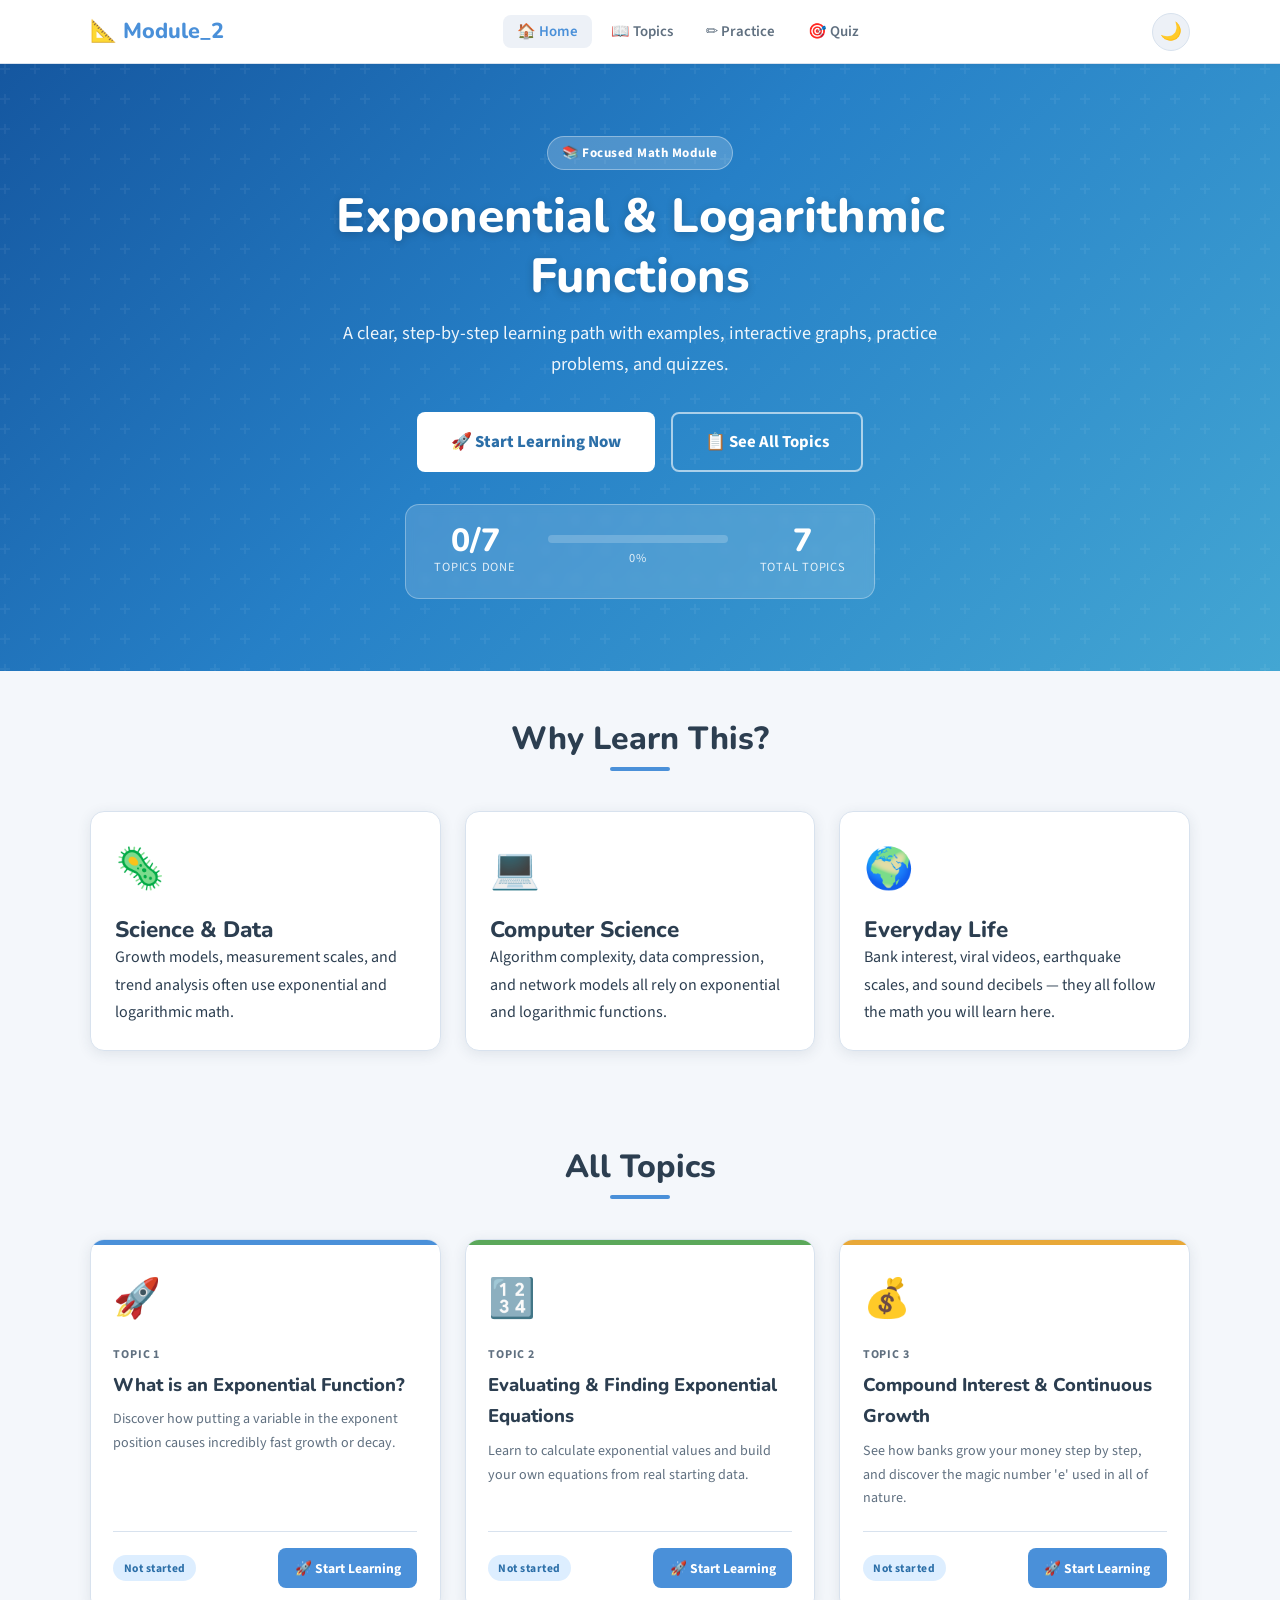
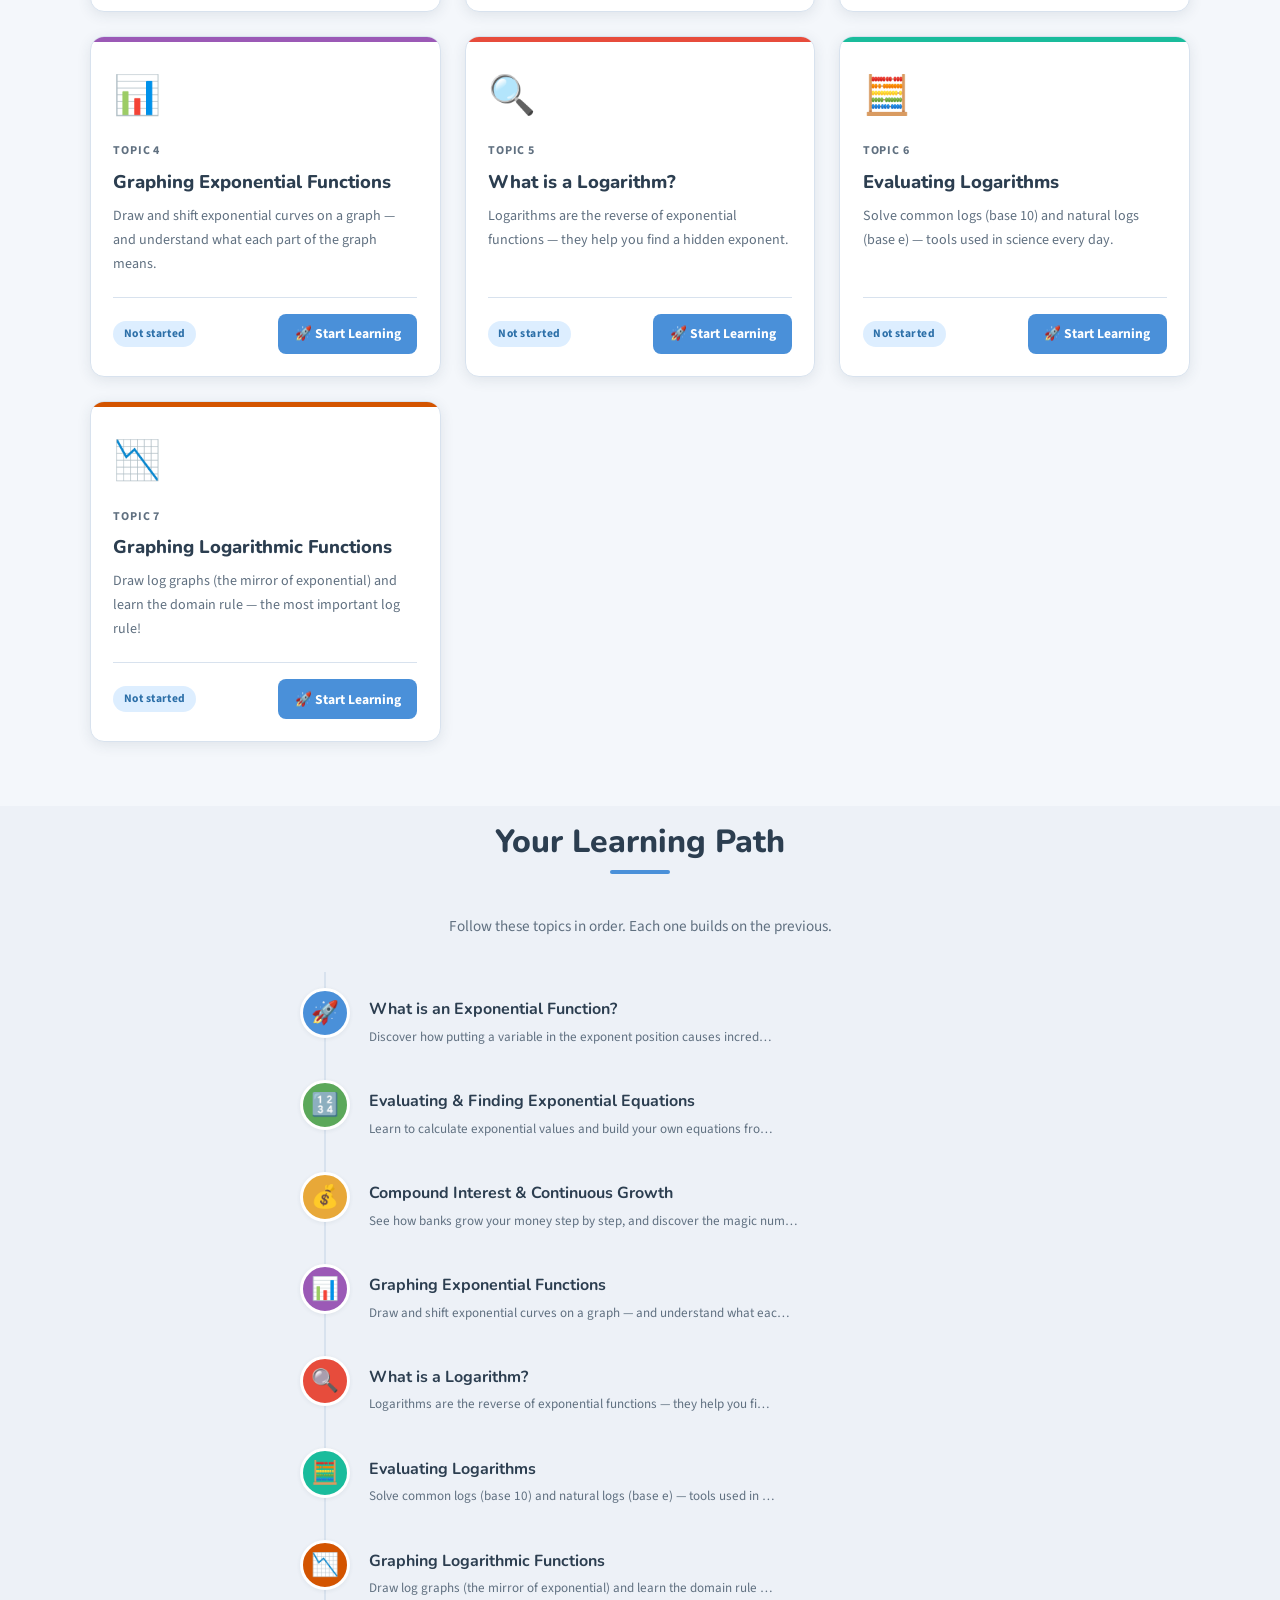
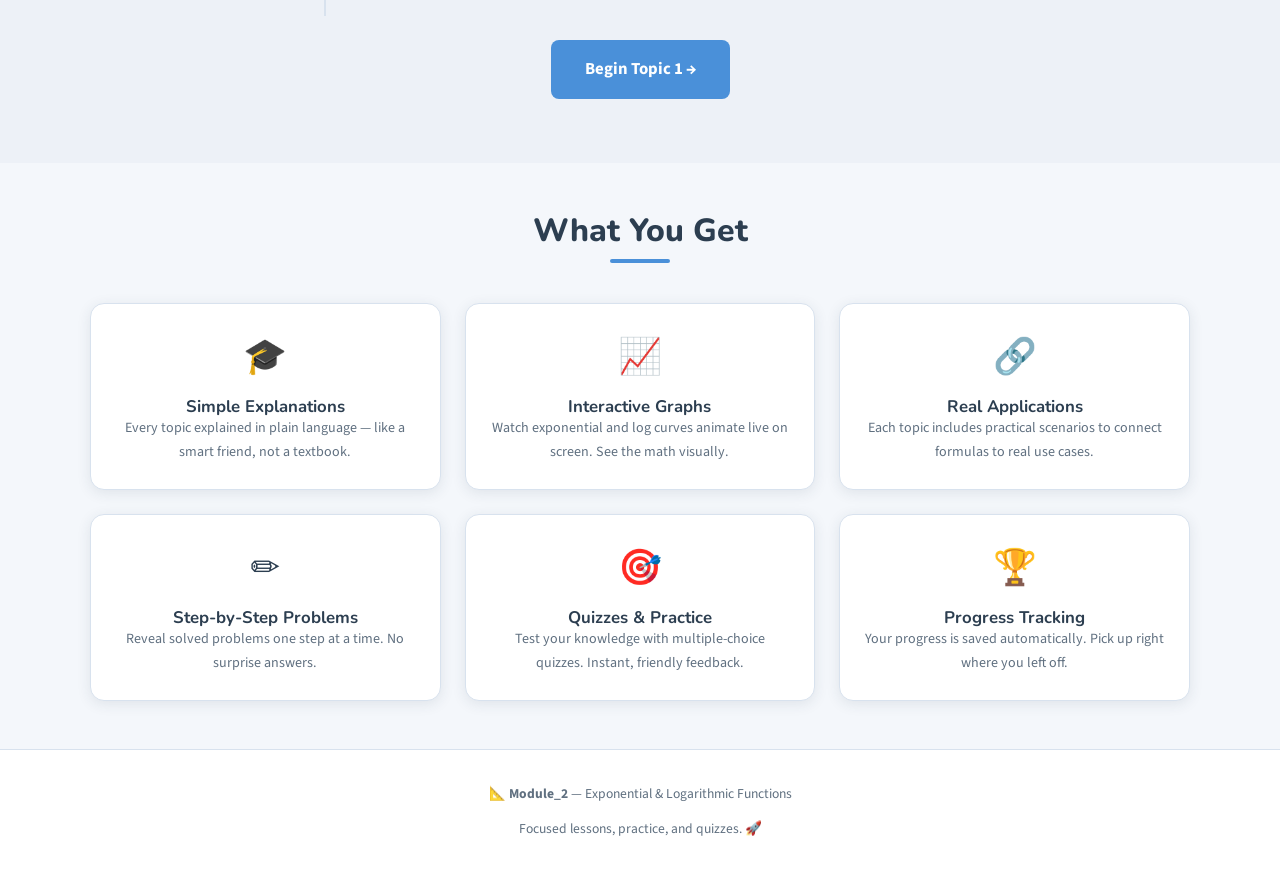
==== commit ee335337: "update" ====
--- a/index.html
+++ b/index.html
@@ -3,8 +3,8 @@
 <head>
   <meta charset="UTF-8">
   <meta name="viewport" content="width=device-width, initial-scale=1.0">
-  <meta name="description" content="Learn Exponential and Logarithmic Functions step by step — with real-life and biochemistry examples. A beginner-friendly interactive math course.">
-  <title>MathPath – Exponential & Logarithmic Functions</title>
+  <meta name="description" content="Learn Exponential and Logarithmic Functions with clear lessons, examples, graphs, practice, and quizzes.">
+  <title>Module_2 – Exponential & Logarithmic Functions</title>
   <link rel="preconnect" href="https://fonts.googleapis.com">
   <link rel="preconnect" href="https://fonts.gstatic.com" crossorigin>
   <link href="https://fonts.googleapis.com/css2?family=Nunito:wght@400;600;700;800&family=Source+Sans+Pro:wght@400;600&display=swap" rel="stylesheet">
@@ -15,8 +15,8 @@
   <!-- ── Header ──────────────────────────────────────────────────────────── -->
   <header class="header" role="banner">
     <nav class="nav" aria-label="Main navigation">
-      <a class="nav-brand" href="index.html" aria-label="MathPath home">
-        📐 MathPath
+      <a class="nav-brand" href="index.html" aria-label="Module_2 home">
+        📐 Module_2
       </a>
       <ul class="nav-links" role="list">
         <li><a href="index.html" class="active">🏠 Home</a></li>
@@ -35,10 +35,10 @@
     <!-- ── Hero ─────────────────────────────────────────────────────────── -->
     <section class="hero" aria-labelledby="heroHeading">
       <div class="hero-content container">
-        <span class="hero-badge">📚 Beginner Friendly · No Prior Math Needed</span>
+        <span class="hero-badge">📚 Focused Math Module</span>
         <h1 id="heroHeading">Exponential &amp; Logarithmic<br>Functions</h1>
-        <p>A visual, step-by-step learning journey designed for you — with everyday examples,
-           biochemistry connections, and interactive practice.</p>
+          <p>A clear, step-by-step learning path with examples, interactive graphs,
+            practice problems, and quizzes.</p>
         <div class="hero-actions">
           <a href="topic.html?id=1" class="btn btn-lg" style="background:#fff;color:var(--primary-dark);font-weight:800">
             🚀 Start Learning Now
@@ -77,8 +77,8 @@
         <div class="grid-3">
           <div class="card animate-fadeInUp delay-1">
             <div style="font-size:2.5rem;margin-bottom:.75rem">🦠</div>
-            <h3>Biochemistry</h3>
-            <p>Bacteria growth, drug concentrations, pH scales, and enzyme reactions all use exponential and logarithmic math.</p>
+            <h3>Science &amp; Data</h3>
+            <p>Growth models, measurement scales, and trend analysis often use exponential and logarithmic math.</p>
           </div>
           <div class="card animate-fadeInUp delay-2">
             <div style="font-size:2.5rem;margin-bottom:.75rem">💻</div>
@@ -140,9 +140,9 @@
             <p style="font-size:.88rem;color:var(--text-muted)">Watch exponential and log curves animate live on screen. See the math visually.</p>
           </div>
           <div class="card text-center">
-            <div style="font-size:2.2rem;margin-bottom:.5rem">🔬</div>
-            <h4>Biochemistry Links</h4>
-            <p style="font-size:.88rem;color:var(--text-muted)">Every topic connects to real biochemistry — bacteria, pH, enzymes, and more.</p>
+            <div style="font-size:2.2rem;margin-bottom:.5rem">🔗</div>
+            <h4>Real Applications</h4>
+            <p style="font-size:.88rem;color:var(--text-muted)">Each topic includes practical scenarios to connect formulas to real use cases.</p>
           </div>
           <div class="card text-center">
             <div style="font-size:2.2rem;margin-bottom:.5rem">✏️</div>
@@ -168,8 +168,8 @@
   <!-- ── Footer ──────────────────────────────────────────────────────────── -->
   <footer class="footer" role="contentinfo">
     <div class="container">
-      <p>📐 <strong>MathPath</strong> — Exponential &amp; Logarithmic Functions</p>
-      <p style="margin-top:.35rem">Built for beginner learners. Learn at your own pace. 🚀</p>
+      <p>📐 <strong>Module_2</strong> — Exponential &amp; Logarithmic Functions</p>
+      <p style="margin-top:.35rem">Focused lessons, practice, and quizzes. 🚀</p>
     </div>
   </footer>
 
@@ -186,9 +186,9 @@
   <script>
     document.addEventListener('DOMContentLoaded', async () => {
       try {
-        await window.MathPath.renderHomepage();
-        window.MathPath.initScrollAnimations();
-        window.MathPath.initCardKeyboard();
+        await window.Module2.renderHomepage();
+        window.Module2.initScrollAnimations();
+        window.Module2.initCardKeyboard();
       } catch (e) {
         console.error('Homepage init error:', e);
       }
--- a/css/styles.css
+++ b/css/styles.css
@@ -1,5 +1,5 @@
 /* =====================================================
-   MathPath – Exponential & Logarithmic Functions
+  Module_2 – Exponential & Logarithmic Functions
    Main Stylesheet
    ===================================================== */
 
